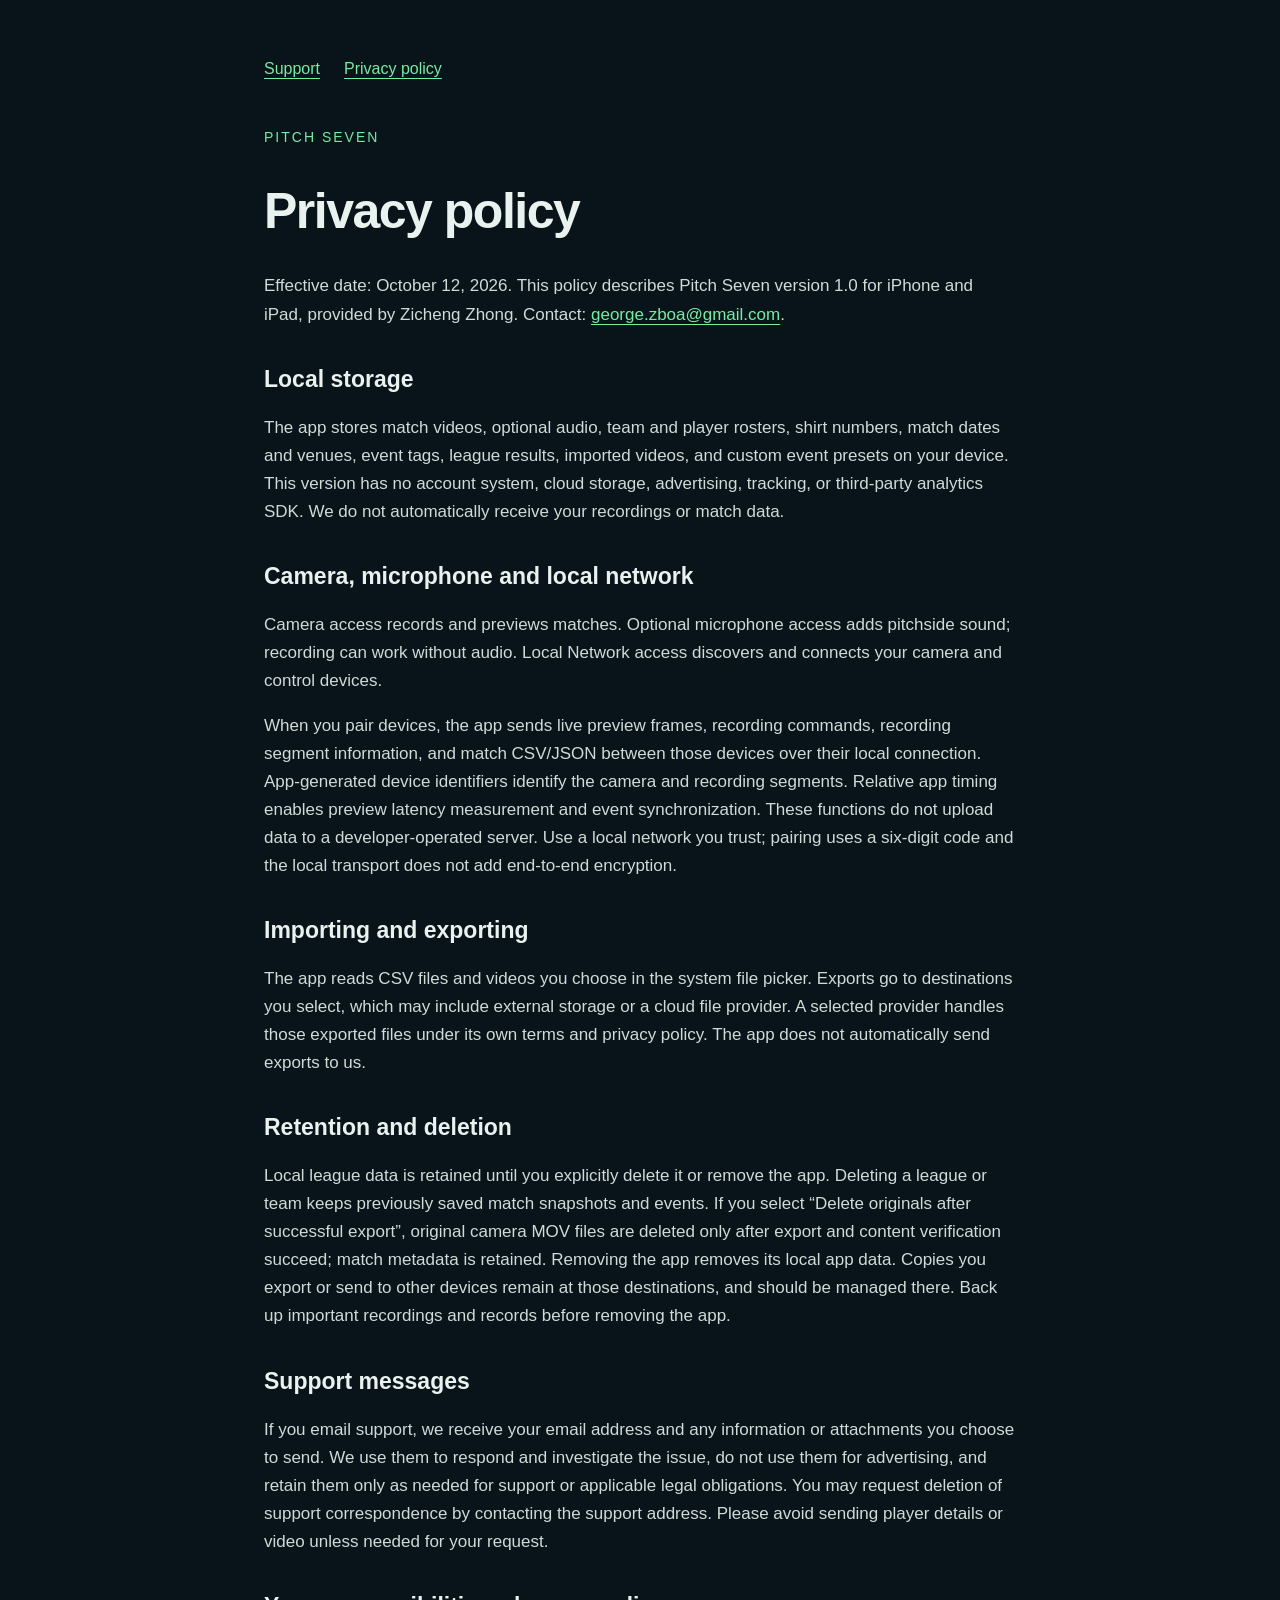
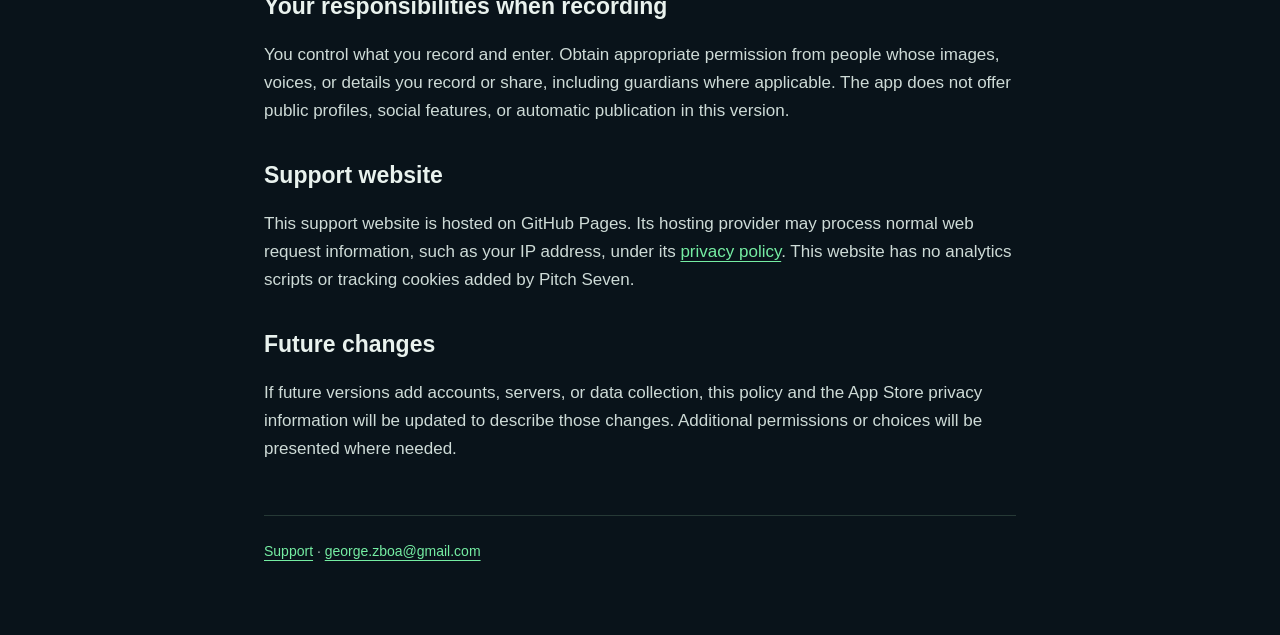
==== privacy.html @ be284b6f "Publish Pitch Seven support and privacy pages" ====
<!doctype html><html lang="en"><head><meta charset="utf-8"><meta name="viewport" content="width=device-width,initial-scale=1"><meta name="description" content="How Pitch Seven handles local recordings, match data, device connections and exports."><title>Pitch Seven — Privacy Policy</title><link rel="stylesheet" href="style.css"></head><body><main><nav><a href="index.html">Support</a><a href="privacy.html" aria-current="page">Privacy policy</a></nav><div class="eyebrow">Pitch Seven</div><h1>Privacy policy</h1><p>Effective date: October 12, 2026. This policy describes Pitch Seven version 1.0 for iPhone and iPad, provided by Zicheng Zhong. Contact: <a href="mailto:george.zboa@gmail.com">george.zboa@gmail.com</a>.</p><h2>Local storage</h2><p>The app stores match videos, optional audio, team and player rosters, shirt numbers, match dates and venues, event tags, league results, imported videos, and custom event presets on your device. This version has no account system, cloud storage, advertising, tracking, or third-party analytics SDK. We do not automatically receive your recordings or match data.</p><h2>Camera, microphone and local network</h2><p>Camera access records and previews matches. Optional microphone access adds pitchside sound; recording can work without audio. Local Network access discovers and connects your camera and control devices.</p><p>When you pair devices, the app sends live preview frames, recording commands, recording segment information, and match CSV/JSON between those devices over their local connection. App-generated device identifiers identify the camera and recording segments. Relative app timing enables preview latency measurement and event synchronization. These functions do not upload data to a developer-operated server. Use a local network you trust; pairing uses a six-digit code and the local transport does not add end-to-end encryption.</p><h2>Importing and exporting</h2><p>The app reads CSV files and videos you choose in the system file picker. Exports go to destinations you select, which may include external storage or a cloud file provider. A selected provider handles those exported files under its own terms and privacy policy. The app does not automatically send exports to us.</p><h2>Retention and deletion</h2><p>Local league data is retained until you explicitly delete it or remove the app. Deleting a league or team keeps previously saved match snapshots and events. If you select “Delete originals after successful export”, original camera MOV files are deleted only after export and content verification succeed; match metadata is retained. Removing the app removes its local app data. Copies you export or send to other devices remain at those destinations, and should be managed there. Back up important recordings and records before removing the app.</p><h2>Support messages</h2><p>If you email support, we receive your email address and any information or attachments you choose to send. We use them to respond and investigate the issue, do not use them for advertising, and retain them only as needed for support or applicable legal obligations. You may request deletion of support correspondence by contacting the support address. Please avoid sending player details or video unless needed for your request.</p><h2>Your responsibilities when recording</h2><p>You control what you record and enter. Obtain appropriate permission from people whose images, voices, or details you record or share, including guardians where applicable. The app does not offer public profiles, social features, or automatic publication in this version.</p><h2>Support website</h2><p>This support website is hosted on GitHub Pages. Its hosting provider may process normal web request information, such as your IP address, under its <a href="https://docs.github.com/en/site-policy/privacy-policies/github-general-privacy-statement">privacy policy</a>. This website has no analytics scripts or tracking cookies added by Pitch Seven.</p><h2>Future changes</h2><p>If future versions add accounts, servers, or data collection, this policy and the App Store privacy information will be updated to describe those changes. Additional permissions or choices will be presented where needed.</p><footer><a href="index.html">Support</a> · <a href="mailto:george.zboa@gmail.com">george.zboa@gmail.com</a></footer></main></body></html>
---- style.css ----
:root{font-family:-apple-system,BlinkMacSystemFont,"Segoe UI",sans-serif;color:#e9f2ee;background:#09131a;line-height:1.65;color-scheme:dark}*{box-sizing:border-box}body{margin:0}main{max-width:800px;margin:0 auto;padding:56px 24px 72px}nav{display:flex;gap:24px;flex-wrap:wrap;margin-bottom:44px}a{color:#75eda3;text-underline-offset:4px}h1{font-size:clamp(32px,6vw,50px);line-height:1.12;letter-spacing:-1.5px}h2{margin-top:36px;font-size:23px;line-height:1.3}p,li{font-size:17px;color:#cedbd7}.eyebrow{color:#75eda3;font-size:14px;letter-spacing:2px;text-transform:uppercase}.lead{font-size:20px}footer{margin-top:52px;padding-top:24px;border-top:1px solid #263936;color:#acbeb8;font-size:14px}.note{padding:18px 22px;border:1px solid #345449;border-radius:14px;background:#10231e}code{font-size:14px;overflow-wrap:anywhere}li{margin-bottom:8px}
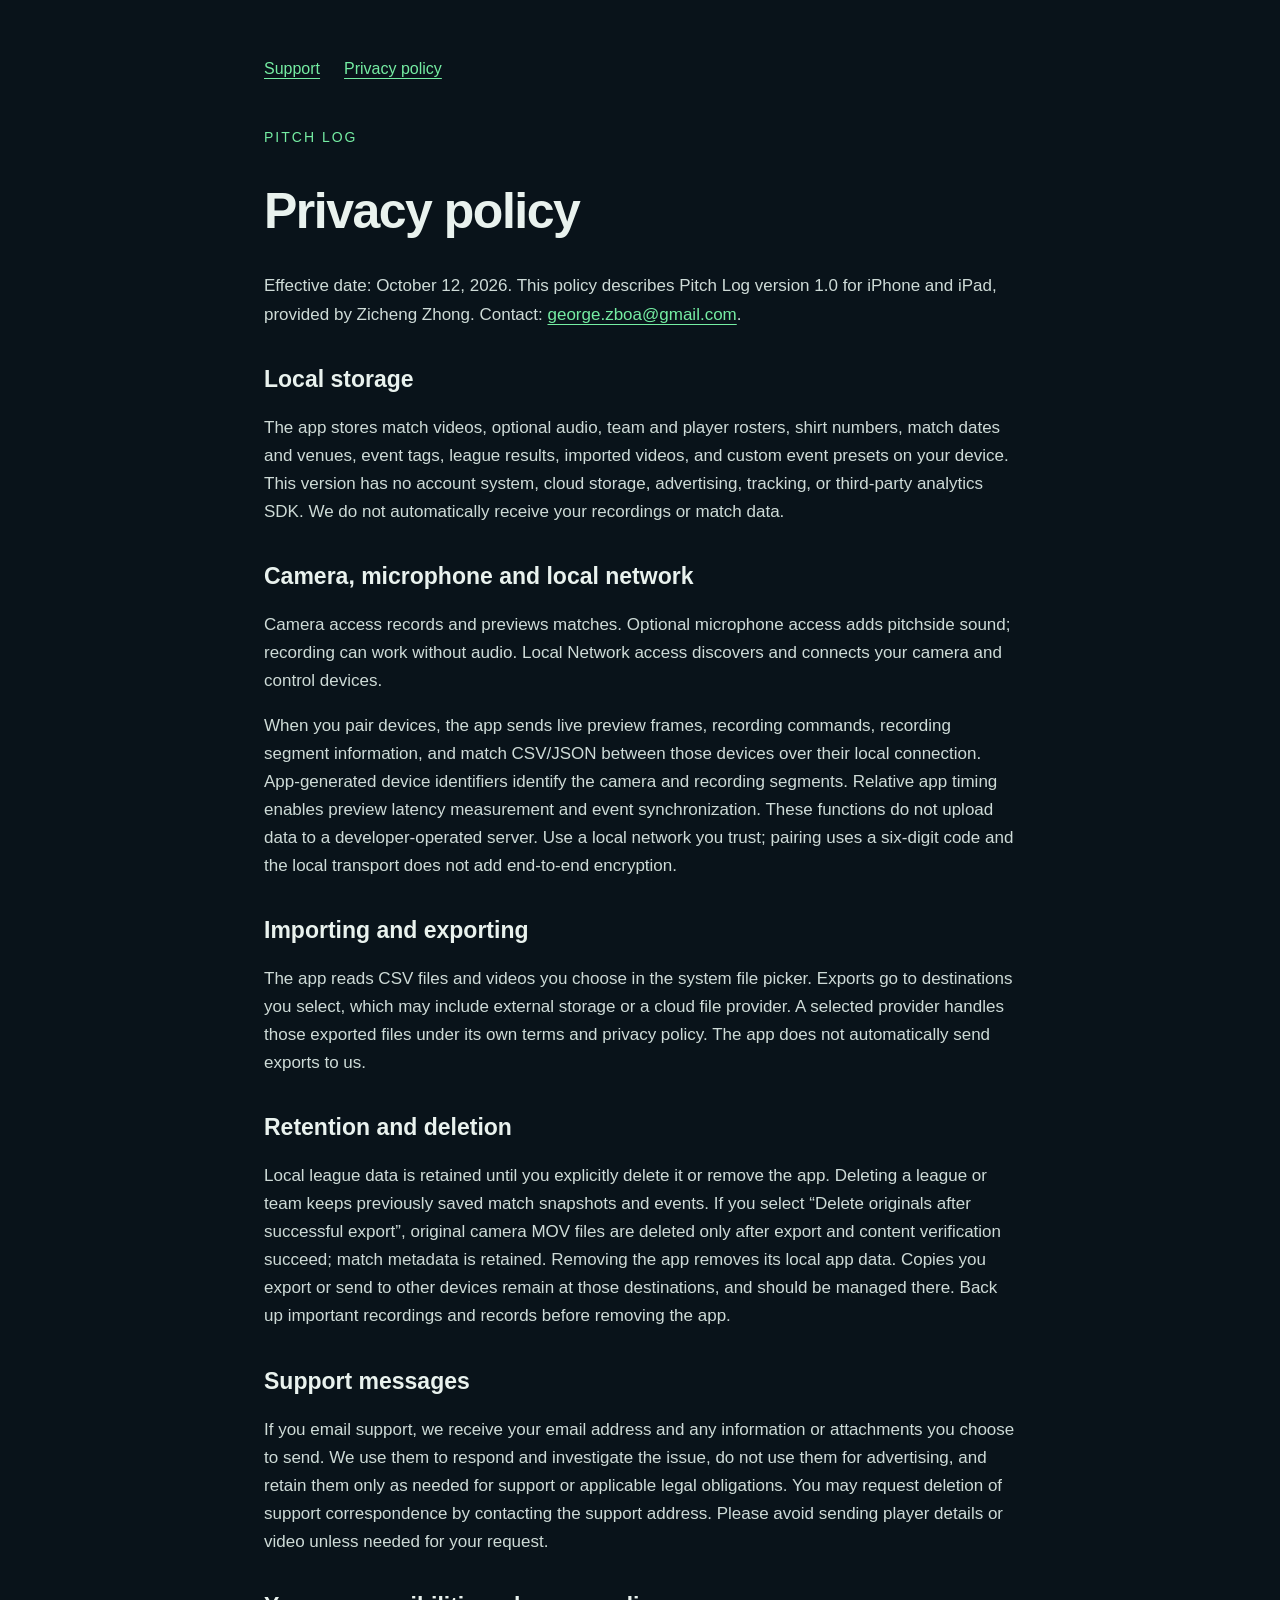
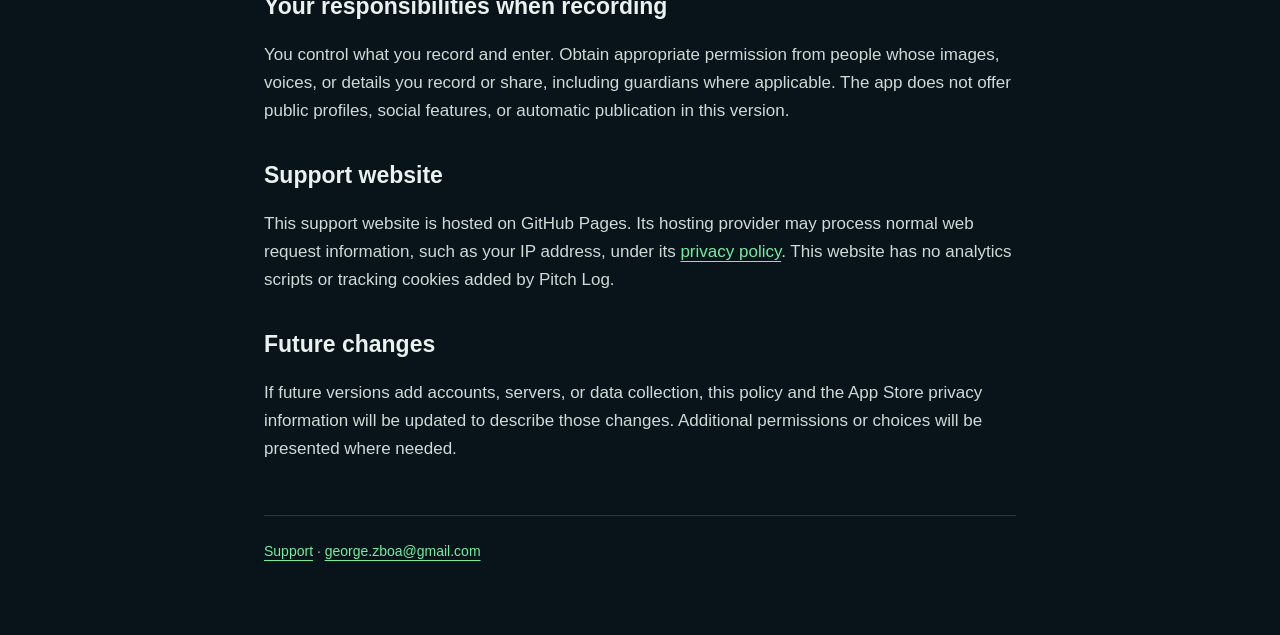
==== commit 730cc9ca: "Rename the app to Pitch Log" ====
--- a/privacy.html
+++ b/privacy.html
@@ -1 +1 @@
-<!doctype html><html lang="en"><head><meta charset="utf-8"><meta name="viewport" content="width=device-width,initial-scale=1"><meta name="description" content="How Pitch Seven handles local recordings, match data, device connections and exports."><title>Pitch Seven — Privacy Policy</title><link rel="stylesheet" href="style.css"></head><body><main><nav><a href="index.html">Support</a><a href="privacy.html" aria-current="page">Privacy policy</a></nav><div class="eyebrow">Pitch Seven</div><h1>Privacy policy</h1><p>Effective date: October 12, 2026. This policy describes Pitch Seven version 1.0 for iPhone and iPad, provided by Zicheng Zhong. Contact: <a href="mailto:george.zboa@gmail.com">george.zboa@gmail.com</a>.</p><h2>Local storage</h2><p>The app stores match videos, optional audio, team and player rosters, shirt numbers, match dates and venues, event tags, league results, imported videos, and custom event presets on your device. This version has no account system, cloud storage, advertising, tracking, or third-party analytics SDK. We do not automatically receive your recordings or match data.</p><h2>Camera, microphone and local network</h2><p>Camera access records and previews matches. Optional microphone access adds pitchside sound; recording can work without audio. Local Network access discovers and connects your camera and control devices.</p><p>When you pair devices, the app sends live preview frames, recording commands, recording segment information, and match CSV/JSON between those devices over their local connection. App-generated device identifiers identify the camera and recording segments. Relative app timing enables preview latency measurement and event synchronization. These functions do not upload data to a developer-operated server. Use a local network you trust; pairing uses a six-digit code and the local transport does not add end-to-end encryption.</p><h2>Importing and exporting</h2><p>The app reads CSV files and videos you choose in the system file picker. Exports go to destinations you select, which may include external storage or a cloud file provider. A selected provider handles those exported files under its own terms and privacy policy. The app does not automatically send exports to us.</p><h2>Retention and deletion</h2><p>Local league data is retained until you explicitly delete it or remove the app. Deleting a league or team keeps previously saved match snapshots and events. If you select “Delete originals after successful export”, original camera MOV files are deleted only after export and content verification succeed; match metadata is retained. Removing the app removes its local app data. Copies you export or send to other devices remain at those destinations, and should be managed there. Back up important recordings and records before removing the app.</p><h2>Support messages</h2><p>If you email support, we receive your email address and any information or attachments you choose to send. We use them to respond and investigate the issue, do not use them for advertising, and retain them only as needed for support or applicable legal obligations. You may request deletion of support correspondence by contacting the support address. Please avoid sending player details or video unless needed for your request.</p><h2>Your responsibilities when recording</h2><p>You control what you record and enter. Obtain appropriate permission from people whose images, voices, or details you record or share, including guardians where applicable. The app does not offer public profiles, social features, or automatic publication in this version.</p><h2>Support website</h2><p>This support website is hosted on GitHub Pages. Its hosting provider may process normal web request information, such as your IP address, under its <a href="https://docs.github.com/en/site-policy/privacy-policies/github-general-privacy-statement">privacy policy</a>. This website has no analytics scripts or tracking cookies added by Pitch Seven.</p><h2>Future changes</h2><p>If future versions add accounts, servers, or data collection, this policy and the App Store privacy information will be updated to describe those changes. Additional permissions or choices will be presented where needed.</p><footer><a href="index.html">Support</a> · <a href="mailto:george.zboa@gmail.com">george.zboa@gmail.com</a></footer></main></body></html>
+<!doctype html><html lang="en"><head><meta charset="utf-8"><meta name="viewport" content="width=device-width,initial-scale=1"><meta name="description" content="How Pitch Log handles local recordings, match data, device connections and exports."><title>Pitch Log — Privacy Policy</title><link rel="stylesheet" href="style.css"></head><body><main><nav><a href="index.html">Support</a><a href="privacy.html" aria-current="page">Privacy policy</a></nav><div class="eyebrow">Pitch Log</div><h1>Privacy policy</h1><p>Effective date: October 12, 2026. This policy describes Pitch Log version 1.0 for iPhone and iPad, provided by Zicheng Zhong. Contact: <a href="mailto:george.zboa@gmail.com">george.zboa@gmail.com</a>.</p><h2>Local storage</h2><p>The app stores match videos, optional audio, team and player rosters, shirt numbers, match dates and venues, event tags, league results, imported videos, and custom event presets on your device. This version has no account system, cloud storage, advertising, tracking, or third-party analytics SDK. We do not automatically receive your recordings or match data.</p><h2>Camera, microphone and local network</h2><p>Camera access records and previews matches. Optional microphone access adds pitchside sound; recording can work without audio. Local Network access discovers and connects your camera and control devices.</p><p>When you pair devices, the app sends live preview frames, recording commands, recording segment information, and match CSV/JSON between those devices over their local connection. App-generated device identifiers identify the camera and recording segments. Relative app timing enables preview latency measurement and event synchronization. These functions do not upload data to a developer-operated server. Use a local network you trust; pairing uses a six-digit code and the local transport does not add end-to-end encryption.</p><h2>Importing and exporting</h2><p>The app reads CSV files and videos you choose in the system file picker. Exports go to destinations you select, which may include external storage or a cloud file provider. A selected provider handles those exported files under its own terms and privacy policy. The app does not automatically send exports to us.</p><h2>Retention and deletion</h2><p>Local league data is retained until you explicitly delete it or remove the app. Deleting a league or team keeps previously saved match snapshots and events. If you select “Delete originals after successful export”, original camera MOV files are deleted only after export and content verification succeed; match metadata is retained. Removing the app removes its local app data. Copies you export or send to other devices remain at those destinations, and should be managed there. Back up important recordings and records before removing the app.</p><h2>Support messages</h2><p>If you email support, we receive your email address and any information or attachments you choose to send. We use them to respond and investigate the issue, do not use them for advertising, and retain them only as needed for support or applicable legal obligations. You may request deletion of support correspondence by contacting the support address. Please avoid sending player details or video unless needed for your request.</p><h2>Your responsibilities when recording</h2><p>You control what you record and enter. Obtain appropriate permission from people whose images, voices, or details you record or share, including guardians where applicable. The app does not offer public profiles, social features, or automatic publication in this version.</p><h2>Support website</h2><p>This support website is hosted on GitHub Pages. Its hosting provider may process normal web request information, such as your IP address, under its <a href="https://docs.github.com/en/site-policy/privacy-policies/github-general-privacy-statement">privacy policy</a>. This website has no analytics scripts or tracking cookies added by Pitch Log.</p><h2>Future changes</h2><p>If future versions add accounts, servers, or data collection, this policy and the App Store privacy information will be updated to describe those changes. Additional permissions or choices will be presented where needed.</p><footer><a href="index.html">Support</a> · <a href="mailto:george.zboa@gmail.com">george.zboa@gmail.com</a></footer></main></body></html>
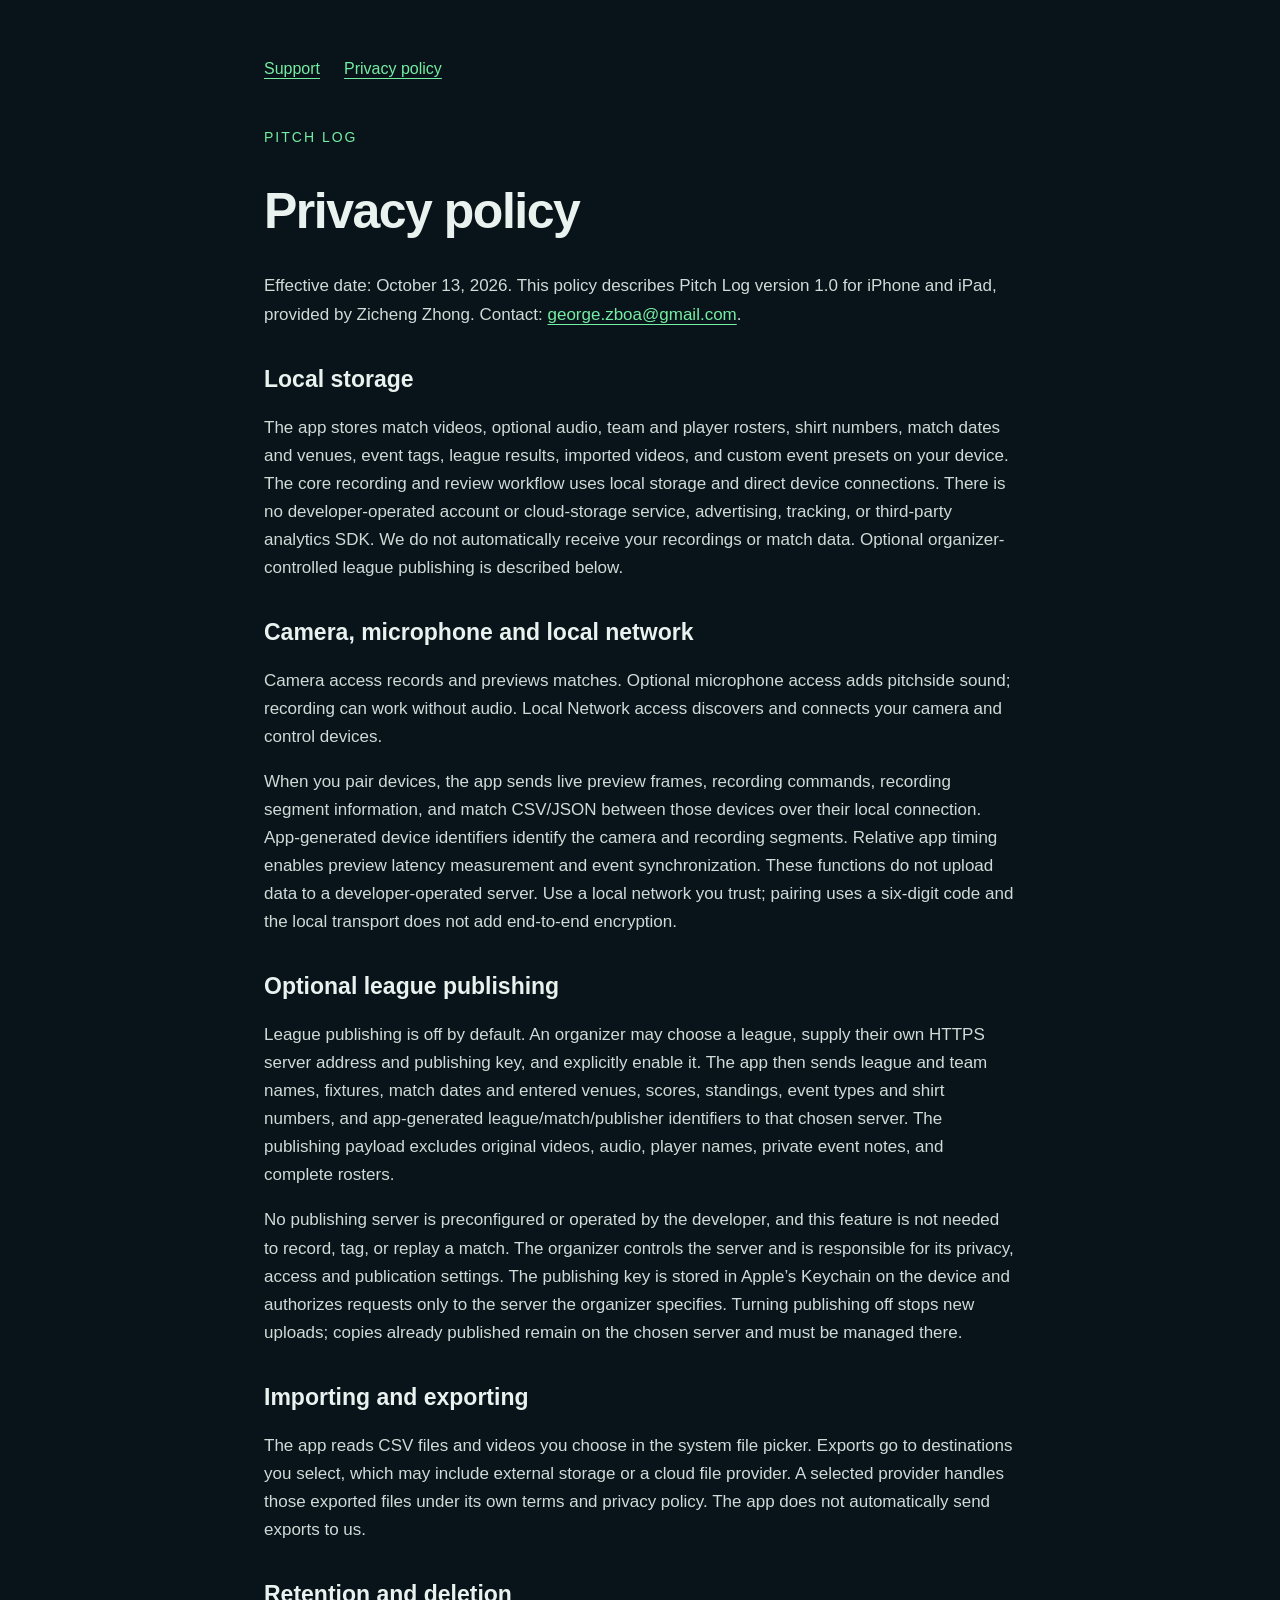
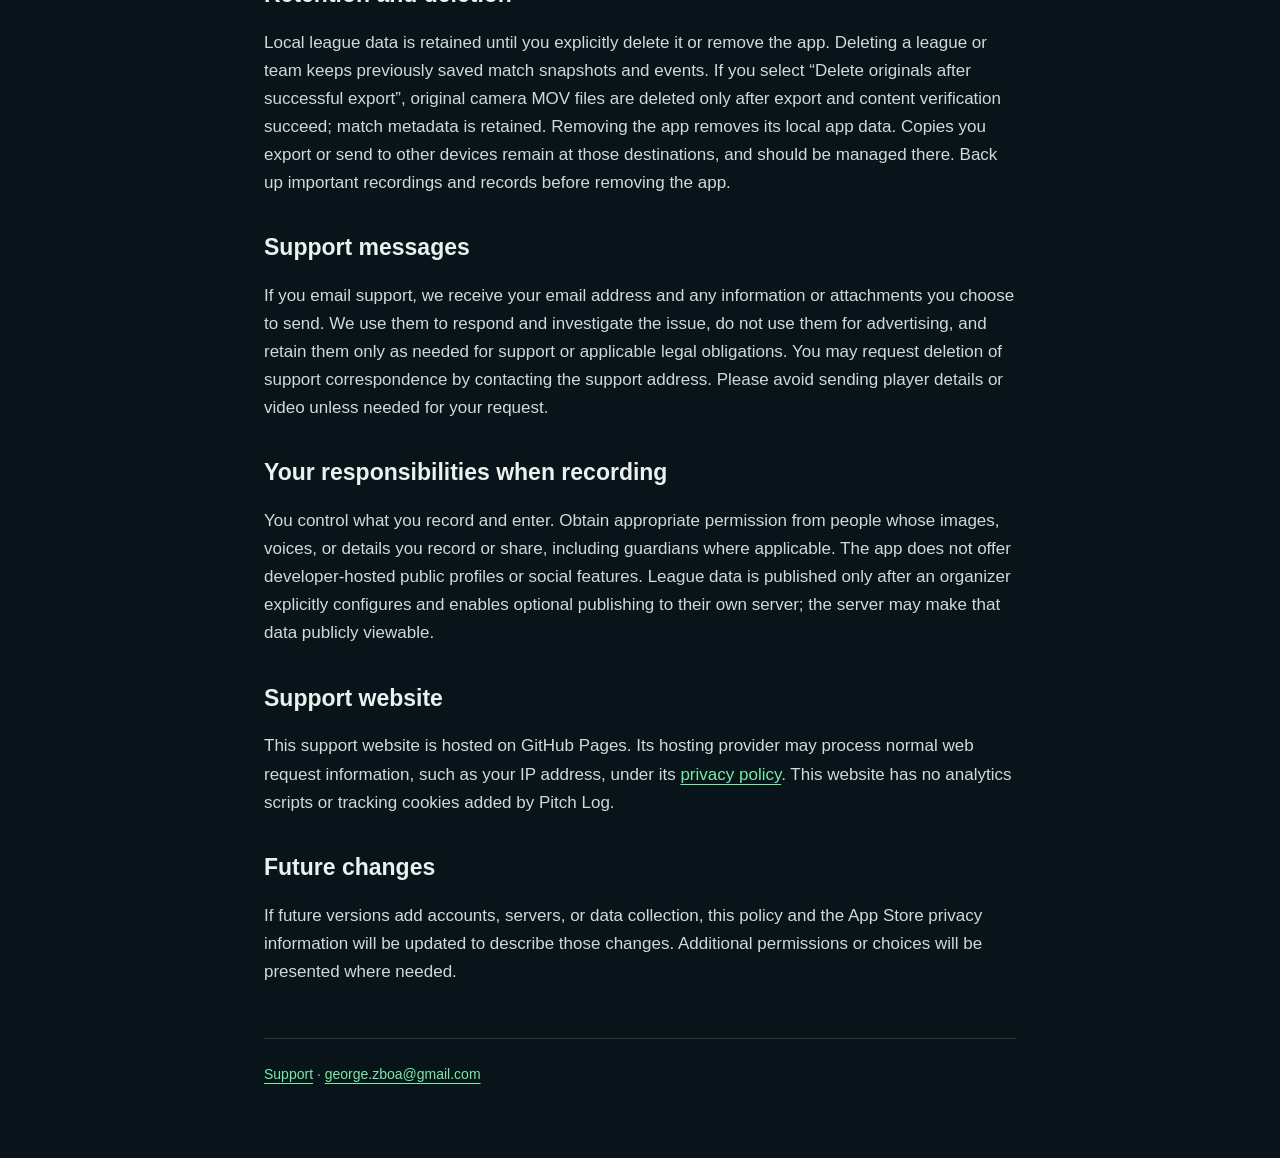
==== commit 83925555: "Update build 4 replay and optional publishing information" ====
--- a/privacy.html
+++ b/privacy.html
@@ -1 +1 @@
-<!doctype html><html lang="en"><head><meta charset="utf-8"><meta name="viewport" content="width=device-width,initial-scale=1"><meta name="description" content="How Pitch Log handles local recordings, match data, device connections and exports."><title>Pitch Log — Privacy Policy</title><link rel="stylesheet" href="style.css"></head><body><main><nav><a href="index.html">Support</a><a href="privacy.html" aria-current="page">Privacy policy</a></nav><div class="eyebrow">Pitch Log</div><h1>Privacy policy</h1><p>Effective date: October 12, 2026. This policy describes Pitch Log version 1.0 for iPhone and iPad, provided by Zicheng Zhong. Contact: <a href="mailto:george.zboa@gmail.com">george.zboa@gmail.com</a>.</p><h2>Local storage</h2><p>The app stores match videos, optional audio, team and player rosters, shirt numbers, match dates and venues, event tags, league results, imported videos, and custom event presets on your device. This version has no account system, cloud storage, advertising, tracking, or third-party analytics SDK. We do not automatically receive your recordings or match data.</p><h2>Camera, microphone and local network</h2><p>Camera access records and previews matches. Optional microphone access adds pitchside sound; recording can work without audio. Local Network access discovers and connects your camera and control devices.</p><p>When you pair devices, the app sends live preview frames, recording commands, recording segment information, and match CSV/JSON between those devices over their local connection. App-generated device identifiers identify the camera and recording segments. Relative app timing enables preview latency measurement and event synchronization. These functions do not upload data to a developer-operated server. Use a local network you trust; pairing uses a six-digit code and the local transport does not add end-to-end encryption.</p><h2>Importing and exporting</h2><p>The app reads CSV files and videos you choose in the system file picker. Exports go to destinations you select, which may include external storage or a cloud file provider. A selected provider handles those exported files under its own terms and privacy policy. The app does not automatically send exports to us.</p><h2>Retention and deletion</h2><p>Local league data is retained until you explicitly delete it or remove the app. Deleting a league or team keeps previously saved match snapshots and events. If you select “Delete originals after successful export”, original camera MOV files are deleted only after export and content verification succeed; match metadata is retained. Removing the app removes its local app data. Copies you export or send to other devices remain at those destinations, and should be managed there. Back up important recordings and records before removing the app.</p><h2>Support messages</h2><p>If you email support, we receive your email address and any information or attachments you choose to send. We use them to respond and investigate the issue, do not use them for advertising, and retain them only as needed for support or applicable legal obligations. You may request deletion of support correspondence by contacting the support address. Please avoid sending player details or video unless needed for your request.</p><h2>Your responsibilities when recording</h2><p>You control what you record and enter. Obtain appropriate permission from people whose images, voices, or details you record or share, including guardians where applicable. The app does not offer public profiles, social features, or automatic publication in this version.</p><h2>Support website</h2><p>This support website is hosted on GitHub Pages. Its hosting provider may process normal web request information, such as your IP address, under its <a href="https://docs.github.com/en/site-policy/privacy-policies/github-general-privacy-statement">privacy policy</a>. This website has no analytics scripts or tracking cookies added by Pitch Log.</p><h2>Future changes</h2><p>If future versions add accounts, servers, or data collection, this policy and the App Store privacy information will be updated to describe those changes. Additional permissions or choices will be presented where needed.</p><footer><a href="index.html">Support</a> · <a href="mailto:george.zboa@gmail.com">george.zboa@gmail.com</a></footer></main></body></html>
+<!doctype html><html lang="en"><head><meta charset="utf-8"><meta name="viewport" content="width=device-width,initial-scale=1"><meta name="description" content="How Pitch Log handles local recordings, match data, device connections and exports."><title>Pitch Log — Privacy Policy</title><link rel="stylesheet" href="style.css"></head><body><main><nav><a href="index.html">Support</a><a href="privacy.html" aria-current="page">Privacy policy</a></nav><div class="eyebrow">Pitch Log</div><h1>Privacy policy</h1><p>Effective date: October 13, 2026. This policy describes Pitch Log version 1.0 for iPhone and iPad, provided by Zicheng Zhong. Contact: <a href="mailto:george.zboa@gmail.com">george.zboa@gmail.com</a>.</p><h2>Local storage</h2><p>The app stores match videos, optional audio, team and player rosters, shirt numbers, match dates and venues, event tags, league results, imported videos, and custom event presets on your device. The core recording and review workflow uses local storage and direct device connections. There is no developer-operated account or cloud-storage service, advertising, tracking, or third-party analytics SDK. We do not automatically receive your recordings or match data. Optional organizer-controlled league publishing is described below.</p><h2>Camera, microphone and local network</h2><p>Camera access records and previews matches. Optional microphone access adds pitchside sound; recording can work without audio. Local Network access discovers and connects your camera and control devices.</p><p>When you pair devices, the app sends live preview frames, recording commands, recording segment information, and match CSV/JSON between those devices over their local connection. App-generated device identifiers identify the camera and recording segments. Relative app timing enables preview latency measurement and event synchronization. These functions do not upload data to a developer-operated server. Use a local network you trust; pairing uses a six-digit code and the local transport does not add end-to-end encryption.</p><h2>Optional league publishing</h2><p>League publishing is off by default. An organizer may choose a league, supply their own HTTPS server address and publishing key, and explicitly enable it. The app then sends league and team names, fixtures, match dates and entered venues, scores, standings, event types and shirt numbers, and app-generated league/match/publisher identifiers to that chosen server. The publishing payload excludes original videos, audio, player names, private event notes, and complete rosters.</p><p>No publishing server is preconfigured or operated by the developer, and this feature is not needed to record, tag, or replay a match. The organizer controls the server and is responsible for its privacy, access and publication settings. The publishing key is stored in Apple’s Keychain on the device and authorizes requests only to the server the organizer specifies. Turning publishing off stops new uploads; copies already published remain on the chosen server and must be managed there.</p><h2>Importing and exporting</h2><p>The app reads CSV files and videos you choose in the system file picker. Exports go to destinations you select, which may include external storage or a cloud file provider. A selected provider handles those exported files under its own terms and privacy policy. The app does not automatically send exports to us.</p><h2>Retention and deletion</h2><p>Local league data is retained until you explicitly delete it or remove the app. Deleting a league or team keeps previously saved match snapshots and events. If you select “Delete originals after successful export”, original camera MOV files are deleted only after export and content verification succeed; match metadata is retained. Removing the app removes its local app data. Copies you export or send to other devices remain at those destinations, and should be managed there. Back up important recordings and records before removing the app.</p><h2>Support messages</h2><p>If you email support, we receive your email address and any information or attachments you choose to send. We use them to respond and investigate the issue, do not use them for advertising, and retain them only as needed for support or applicable legal obligations. You may request deletion of support correspondence by contacting the support address. Please avoid sending player details or video unless needed for your request.</p><h2>Your responsibilities when recording</h2><p>You control what you record and enter. Obtain appropriate permission from people whose images, voices, or details you record or share, including guardians where applicable. The app does not offer developer-hosted public profiles or social features. League data is published only after an organizer explicitly configures and enables optional publishing to their own server; the server may make that data publicly viewable.</p><h2>Support website</h2><p>This support website is hosted on GitHub Pages. Its hosting provider may process normal web request information, such as your IP address, under its <a href="https://docs.github.com/en/site-policy/privacy-policies/github-general-privacy-statement">privacy policy</a>. This website has no analytics scripts or tracking cookies added by Pitch Log.</p><h2>Future changes</h2><p>If future versions add accounts, servers, or data collection, this policy and the App Store privacy information will be updated to describe those changes. Additional permissions or choices will be presented where needed.</p><footer><a href="index.html">Support</a> · <a href="mailto:george.zboa@gmail.com">george.zboa@gmail.com</a></footer></main></body></html>
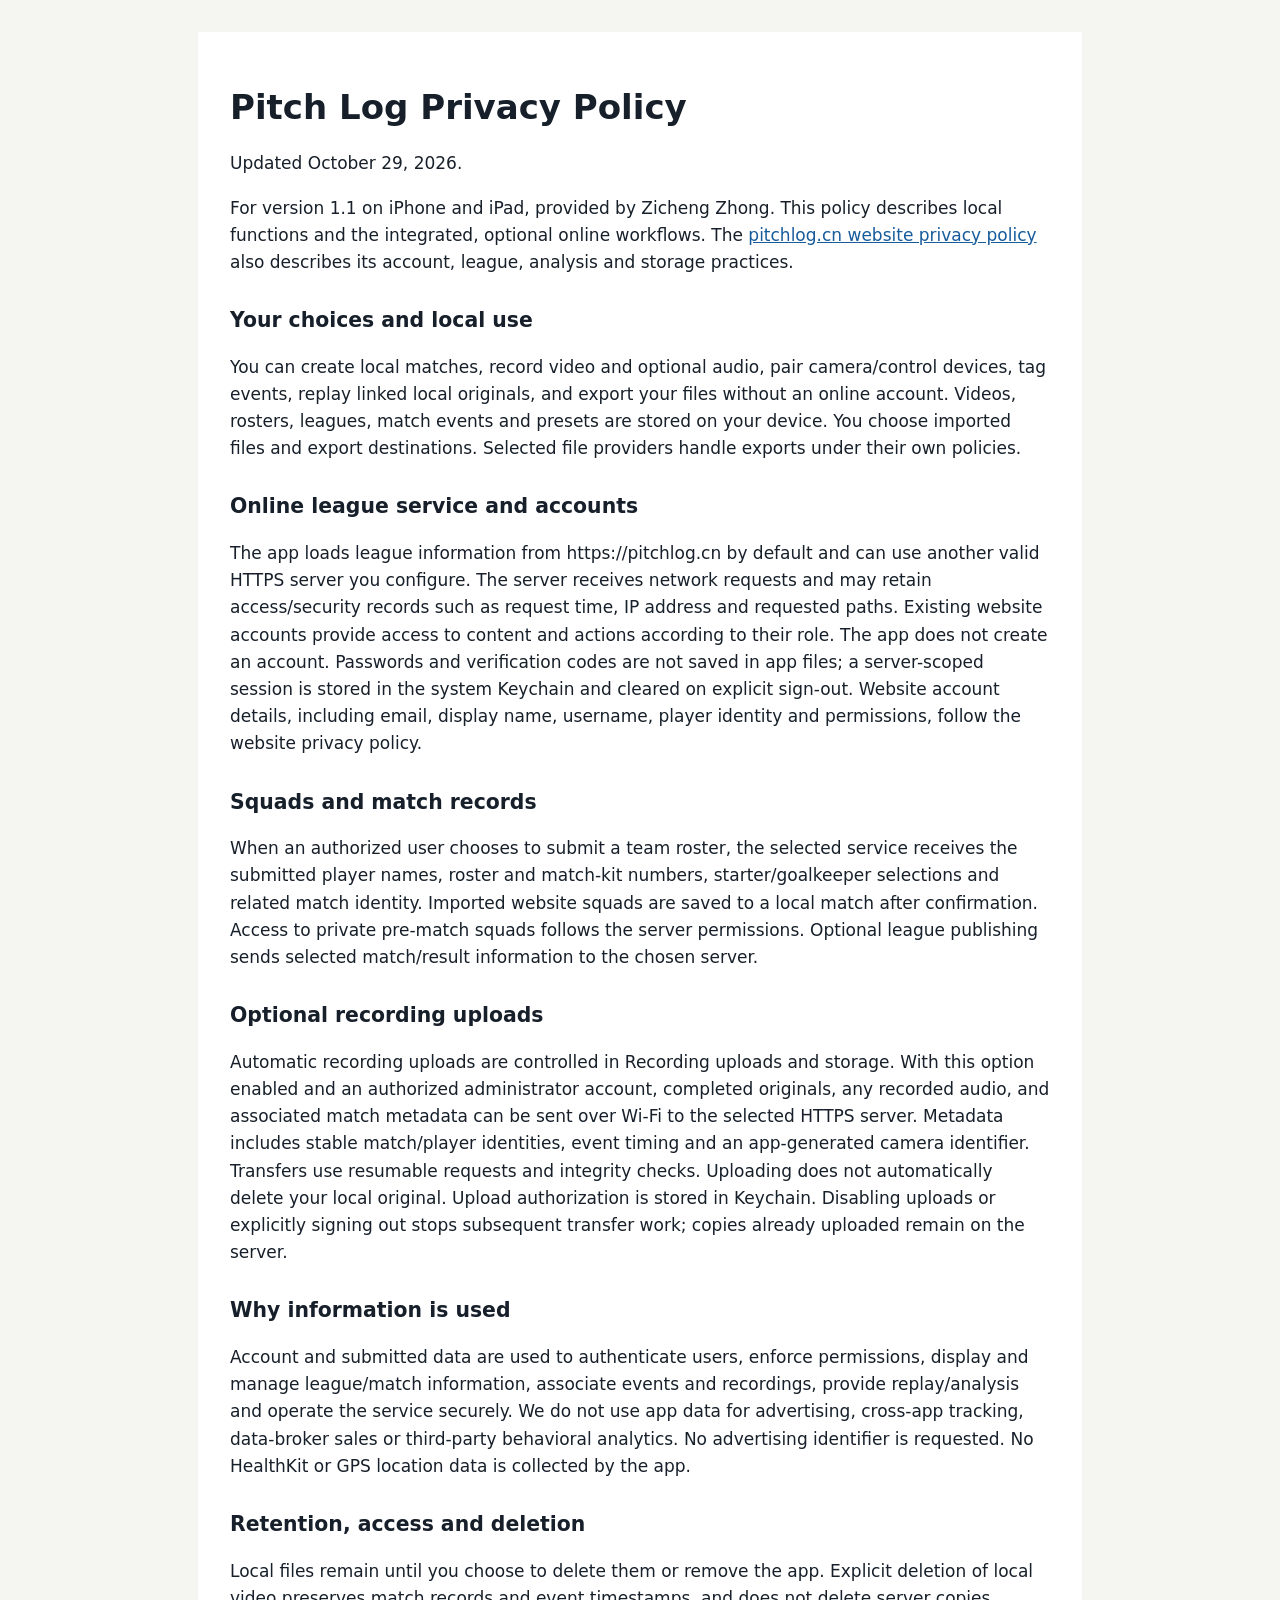
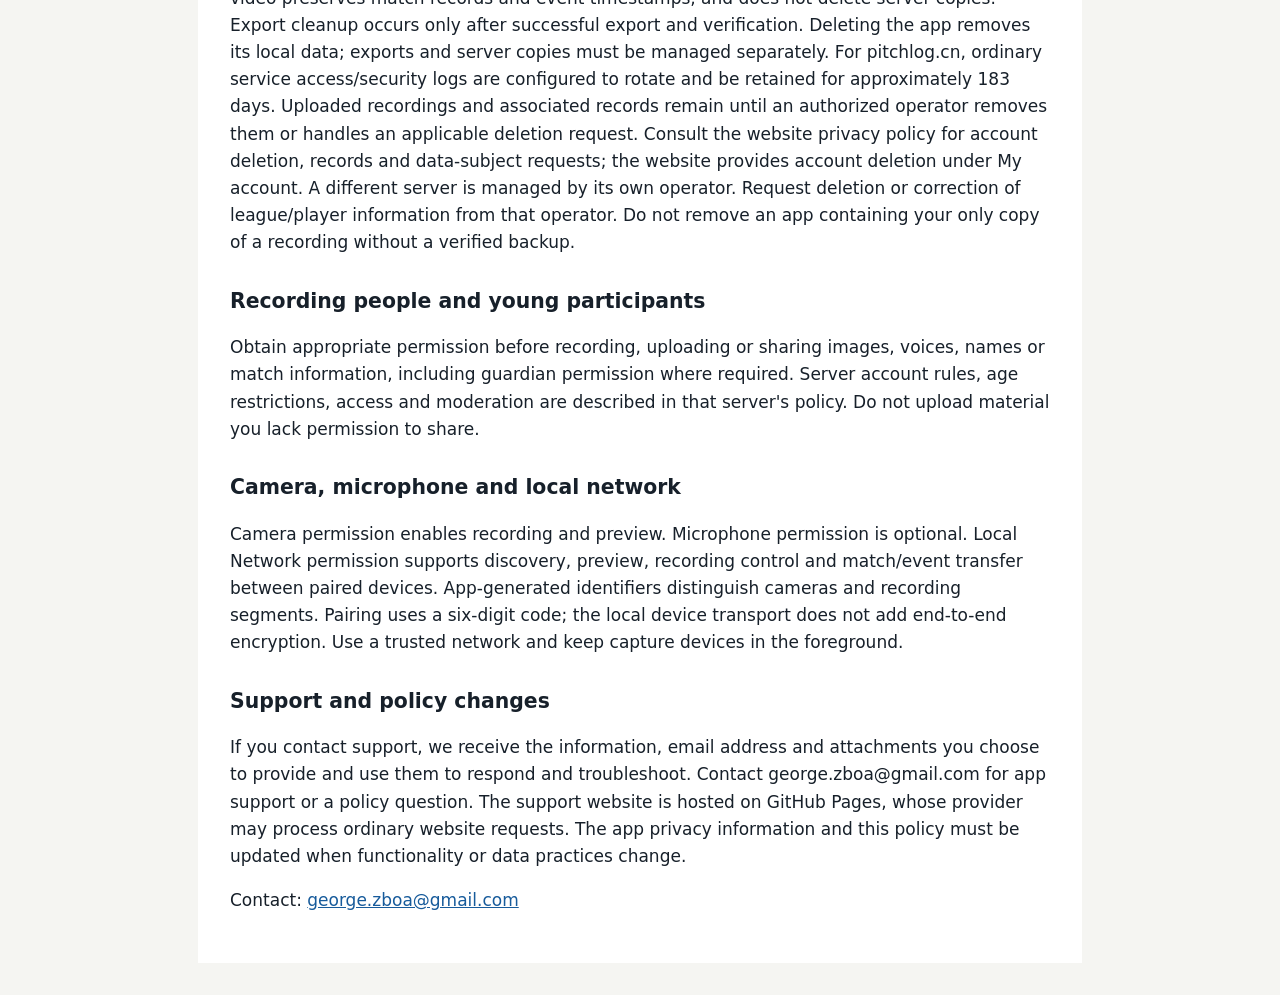
==== commit 6610c19d: "Update Pitch Log 1.1 support and privacy information" ====
--- a/privacy.html
+++ b/privacy.html
@@ -1 +1 @@
-<!doctype html><html lang="en"><head><meta charset="utf-8"><meta name="viewport" content="width=device-width,initial-scale=1"><meta name="description" content="How Pitch Log handles local recordings, match data, device connections and exports."><title>Pitch Log — Privacy Policy</title><link rel="stylesheet" href="style.css"></head><body><main><nav><a href="index.html">Support</a><a href="privacy.html" aria-current="page">Privacy policy</a></nav><div class="eyebrow">Pitch Log</div><h1>Privacy policy</h1><p>Effective date: October 13, 2026. This policy describes Pitch Log version 1.0 for iPhone and iPad, provided by Zicheng Zhong. Contact: <a href="mailto:george.zboa@gmail.com">george.zboa@gmail.com</a>.</p><h2>Local storage</h2><p>The app stores match videos, optional audio, team and player rosters, shirt numbers, match dates and venues, event tags, league results, imported videos, and custom event presets on your device. The core recording and review workflow uses local storage and direct device connections. There is no developer-operated account or cloud-storage service, advertising, tracking, or third-party analytics SDK. We do not automatically receive your recordings or match data. Optional organizer-controlled league publishing is described below.</p><h2>Camera, microphone and local network</h2><p>Camera access records and previews matches. Optional microphone access adds pitchside sound; recording can work without audio. Local Network access discovers and connects your camera and control devices.</p><p>When you pair devices, the app sends live preview frames, recording commands, recording segment information, and match CSV/JSON between those devices over their local connection. App-generated device identifiers identify the camera and recording segments. Relative app timing enables preview latency measurement and event synchronization. These functions do not upload data to a developer-operated server. Use a local network you trust; pairing uses a six-digit code and the local transport does not add end-to-end encryption.</p><h2>Optional league publishing</h2><p>League publishing is off by default. An organizer may choose a league, supply their own HTTPS server address and publishing key, and explicitly enable it. The app then sends league and team names, fixtures, match dates and entered venues, scores, standings, event types and shirt numbers, and app-generated league/match/publisher identifiers to that chosen server. The publishing payload excludes original videos, audio, player names, private event notes, and complete rosters.</p><p>No publishing server is preconfigured or operated by the developer, and this feature is not needed to record, tag, or replay a match. The organizer controls the server and is responsible for its privacy, access and publication settings. The publishing key is stored in Apple’s Keychain on the device and authorizes requests only to the server the organizer specifies. Turning publishing off stops new uploads; copies already published remain on the chosen server and must be managed there.</p><h2>Importing and exporting</h2><p>The app reads CSV files and videos you choose in the system file picker. Exports go to destinations you select, which may include external storage or a cloud file provider. A selected provider handles those exported files under its own terms and privacy policy. The app does not automatically send exports to us.</p><h2>Retention and deletion</h2><p>Local league data is retained until you explicitly delete it or remove the app. Deleting a league or team keeps previously saved match snapshots and events. If you select “Delete originals after successful export”, original camera MOV files are deleted only after export and content verification succeed; match metadata is retained. Removing the app removes its local app data. Copies you export or send to other devices remain at those destinations, and should be managed there. Back up important recordings and records before removing the app.</p><h2>Support messages</h2><p>If you email support, we receive your email address and any information or attachments you choose to send. We use them to respond and investigate the issue, do not use them for advertising, and retain them only as needed for support or applicable legal obligations. You may request deletion of support correspondence by contacting the support address. Please avoid sending player details or video unless needed for your request.</p><h2>Your responsibilities when recording</h2><p>You control what you record and enter. Obtain appropriate permission from people whose images, voices, or details you record or share, including guardians where applicable. The app does not offer developer-hosted public profiles or social features. League data is published only after an organizer explicitly configures and enables optional publishing to their own server; the server may make that data publicly viewable.</p><h2>Support website</h2><p>This support website is hosted on GitHub Pages. Its hosting provider may process normal web request information, such as your IP address, under its <a href="https://docs.github.com/en/site-policy/privacy-policies/github-general-privacy-statement">privacy policy</a>. This website has no analytics scripts or tracking cookies added by Pitch Log.</p><h2>Future changes</h2><p>If future versions add accounts, servers, or data collection, this policy and the App Store privacy information will be updated to describe those changes. Additional permissions or choices will be presented where needed.</p><footer><a href="index.html">Support</a> · <a href="mailto:george.zboa@gmail.com">george.zboa@gmail.com</a></footer></main></body></html>
+<!doctype html><html lang="en"><head><meta charset="utf-8"><meta name="viewport" content="width=device-width,initial-scale=1"><title>Pitch Log Privacy Policy</title><style>body{font:17px/1.6 system-ui,sans-serif;color:#17202a;background:#f5f5f2;margin:0}main{max-width:820px;margin:32px auto;padding:32px;background:white}h1{line-height:1.2}h2{font-size:1.2em;margin-top:28px}.draft{padding:14px;background:#fff3cd;border:1px solid #e4c66c}a{color:#175b9b}</style></head><body><main><h1>Pitch Log Privacy Policy</h1><p>Updated October 29, 2026.</p><p>For version 1.1 on iPhone and iPad, provided by Zicheng Zhong. This policy describes local functions and the integrated, optional online workflows. The <a href="https://pitchlog.cn/privacy">pitchlog.cn website privacy policy</a> also describes its account, league, analysis and storage practices.</p><section><h2>Your choices and local use</h2><p>You can create local matches, record video and optional audio, pair camera/control devices, tag events, replay linked local originals, and export your files without an online account. Videos, rosters, leagues, match events and presets are stored on your device. You choose imported files and export destinations. Selected file providers handle exports under their own policies.</p></section><section><h2>Online league service and accounts</h2><p>The app loads league information from https://pitchlog.cn by default and can use another valid HTTPS server you configure. The server receives network requests and may retain access/security records such as request time, IP address and requested paths. Existing website accounts provide access to content and actions according to their role. The app does not create an account. Passwords and verification codes are not saved in app files; a server-scoped session is stored in the system Keychain and cleared on explicit sign-out. Website account details, including email, display name, username, player identity and permissions, follow the website privacy policy.</p></section><section><h2>Squads and match records</h2><p>When an authorized user chooses to submit a team roster, the selected service receives the submitted player names, roster and match-kit numbers, starter/goalkeeper selections and related match identity. Imported website squads are saved to a local match after confirmation. Access to private pre-match squads follows the server permissions. Optional league publishing sends selected match/result information to the chosen server.</p></section><section><h2>Optional recording uploads</h2><p>Automatic recording uploads are controlled in Recording uploads and storage. With this option enabled and an authorized administrator account, completed originals, any recorded audio, and associated match metadata can be sent over Wi-Fi to the selected HTTPS server. Metadata includes stable match/player identities, event timing and an app-generated camera identifier. Transfers use resumable requests and integrity checks. Uploading does not automatically delete your local original. Upload authorization is stored in Keychain. Disabling uploads or explicitly signing out stops subsequent transfer work; copies already uploaded remain on the server.</p></section><section><h2>Why information is used</h2><p>Account and submitted data are used to authenticate users, enforce permissions, display and manage league/match information, associate events and recordings, provide replay/analysis and operate the service securely. We do not use app data for advertising, cross-app tracking, data-broker sales or third-party behavioral analytics. No advertising identifier is requested. No HealthKit or GPS location data is collected by the app.</p></section><section><h2>Retention, access and deletion</h2><p>Local files remain until you choose to delete them or remove the app. Explicit deletion of local video preserves match records and event timestamps, and does not delete server copies. Export cleanup occurs only after successful export and verification. Deleting the app removes its local data; exports and server copies must be managed separately. For pitchlog.cn, ordinary service access/security logs are configured to rotate and be retained for approximately 183 days. Uploaded recordings and associated records remain until an authorized operator removes them or handles an applicable deletion request. Consult the website privacy policy for account deletion, records and data-subject requests; the website provides account deletion under My account. A different server is managed by its own operator. Request deletion or correction of league/player information from that operator. Do not remove an app containing your only copy of a recording without a verified backup.</p></section><section><h2>Recording people and young participants</h2><p>Obtain appropriate permission before recording, uploading or sharing images, voices, names or match information, including guardian permission where required. Server account rules, age restrictions, access and moderation are described in that server&#x27;s policy. Do not upload material you lack permission to share.</p></section><section><h2>Camera, microphone and local network</h2><p>Camera permission enables recording and preview. Microphone permission is optional. Local Network permission supports discovery, preview, recording control and match/event transfer between paired devices. App-generated identifiers distinguish cameras and recording segments. Pairing uses a six-digit code; the local device transport does not add end-to-end encryption. Use a trusted network and keep capture devices in the foreground.</p></section><section><h2>Support and policy changes</h2><p>If you contact support, we receive the information, email address and attachments you choose to provide and use them to respond and troubleshoot. Contact george.zboa@gmail.com for app support or a policy question. The support website is hosted on GitHub Pages, whose provider may process ordinary website requests. The app privacy information and this policy must be updated when functionality or data practices change.</p></section><footer><p>Contact: <a href="mailto:george.zboa@gmail.com">george.zboa@gmail.com</a></p></footer></main></body></html>
